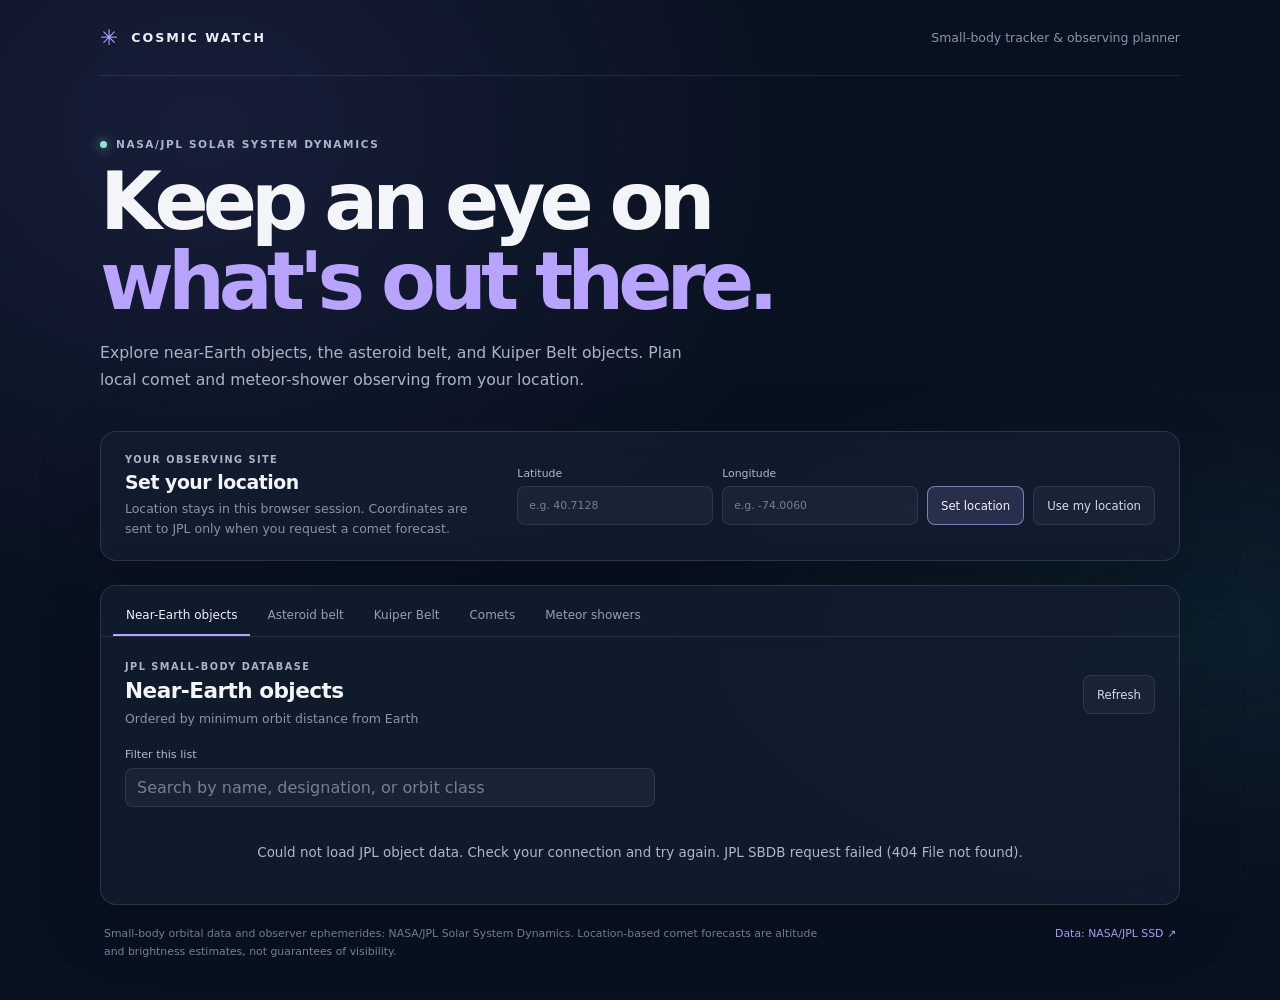
==== apps/cosmic-watch/index.html @ ca2a35eb "cosmic-watch: initial commit" ====
<!doctype html>
<html lang="en">
  <head>
    <meta charset="utf-8">
    <meta name="viewport" content="width=device-width, initial-scale=1">
    <meta name="theme-color" content="#07111f">
    <title>Cosmic Watch — Small-Body Tracker</title>
    <link rel="preconnect" href="https://ssd-api.jpl.nasa.gov">
    <link rel="preconnect" href="https://ssd.jpl.nasa.gov">
    <link rel="stylesheet" href="./styles.css">
    <script src="./app.js" type="module"></script>
  </head>
  <body>
    <div class="sky-glow" aria-hidden="true"></div>
    <main class="shell">
      <header class="topbar">
        <a class="brand" href="./" aria-label="Cosmic Watch home">
          <span class="brand-mark" aria-hidden="true">✳</span>
          <span>COSMIC WATCH</span>
        </a>
        <span class="topbar-note">Small-body tracker & observing planner</span>
      </header>

      <section class="intro" aria-labelledby="page-title">
        <p class="eyebrow"><span class="live-dot"></span> NASA/JPL SOLAR SYSTEM DYNAMICS</p>
        <h1 id="page-title">Keep an eye on<br><span>what's out there.</span></h1>
        <p class="intro-copy">
          Explore near-Earth objects, the asteroid belt, and Kuiper Belt objects.
          Plan local comet and meteor-shower observing from your location.
        </p>
      </section>

      <section class="location-panel" aria-labelledby="location-title">
        <div class="location-copy">
          <p class="eyebrow">YOUR OBSERVING SITE</p>
          <h2 id="location-title">Set your location</h2>
          <p id="location-status" class="muted">Location stays in this browser session. Coordinates are sent to JPL only when you request a comet forecast.</p>
        </div>
        <form id="location-form" class="location-controls">
          <label>
            <span>Latitude</span>
            <input id="latitude" name="latitude" type="number" min="-90" max="90" step="any" placeholder="e.g. 40.7128" required>
          </label>
          <label>
            <span>Longitude</span>
            <input id="longitude" name="longitude" type="number" min="-180" max="180" step="any" placeholder="e.g. -74.0060" required>
          </label>
          <button class="button button-primary" type="submit">Set location</button>
          <button id="use-location" class="button button-secondary" type="button">Use my location</button>
        </form>
      </section>

      <section class="workspace" aria-label="Small-body explorer">
        <div class="tabs" role="tablist" aria-label="Object category">
          <button class="tab is-active" id="tab-neos" type="button" role="tab" aria-selected="true" aria-controls="object-panel" data-category="neos">Near-Earth objects</button>
          <button class="tab" id="tab-asteroids" type="button" role="tab" aria-selected="false" aria-controls="object-panel" data-category="asteroids">Asteroid belt</button>
          <button class="tab" id="tab-kbos" type="button" role="tab" aria-selected="false" aria-controls="object-panel" data-category="kbos">Kuiper Belt</button>
          <button class="tab" id="tab-comets" type="button" role="tab" aria-selected="false" aria-controls="object-panel" data-category="comets">Comets</button>
          <button class="tab" id="tab-showers" type="button" role="tab" aria-selected="false" aria-controls="shower-panel" data-category="showers">Meteor showers</button>
        </div>

        <section id="object-panel" class="panel" role="tabpanel" aria-labelledby="tab-neos">
          <div class="panel-heading">
            <div>
              <p id="category-eyebrow" class="eyebrow">JPL SMALL-BODY DATABASE</p>
              <h2 id="category-title">Near-Earth objects</h2>
              <p id="list-summary" class="muted">Loading current orbital data…</p>
            </div>
            <button id="refresh-list" class="button button-secondary" type="button">Refresh</button>
          </div>
          <label class="filter-label" for="object-filter">Filter this list</label>
          <input id="object-filter" class="text-input" type="search" placeholder="Search by name, designation, or orbit class" autocomplete="off">
          <div id="list-status" class="list-status" role="status" aria-live="polite">Loading JPL object data…</div>
          <div id="object-list" class="object-list"></div>
        </section>

        <section id="shower-panel" class="panel" role="tabpanel" aria-labelledby="tab-showers" hidden>
          <div class="panel-heading">
            <div>
              <p class="eyebrow">ANNUAL PEAK-DATE ESTIMATES</p>
              <h2>Upcoming meteor showers</h2>
              <p class="muted">Radiant altitude is estimated at 2 a.m. local time for your observing site.</p>
            </div>
          </div>
          <div id="shower-list" class="shower-list"></div>
          <p class="panel-note">Peak dates and rates are approximate recurring-calendar values. Actual viewing depends on darkness, moonlight, weather, and local sky conditions.</p>
        </section>
      </section>

      <footer class="footer">
        <p>
          Small-body orbital data and observer ephemerides: NASA/JPL Solar System Dynamics.
          Location-based comet forecasts are altitude and brightness estimates, not guarantees of visibility.
        </p>
        <a href="https://ssd.jpl.nasa.gov/" target="_blank" rel="noreferrer">Data: NASA/JPL SSD <span aria-hidden="true">↗</span></a>
      </footer>
    </main>
  </body>
</html>
---- apps/cosmic-watch/styles.css ----
:root {
  color-scheme: dark;
  font-family: Inter, ui-sans-serif, system-ui, -apple-system, BlinkMacSystemFont, "Segoe UI", sans-serif;
  color: #f4f5f8;
  background: #08111f;
  font-synthesis: none;
  text-rendering: optimizeLegibility;
  --muted: #8995a8;
  --line: rgba(188, 205, 229, 0.12);
  --panel: rgba(18, 30, 48, 0.78);
  --accent: #b8a3ff;
  --mint: #91e6d2;
  --alert: #ffcc9f;
}

* {
  box-sizing: border-box;
}

body {
  min-width: 320px;
  min-height: 100vh;
  margin: 0;
  overflow-x: hidden;
  background:
    radial-gradient(ellipse at 16% 13%, rgba(91, 87, 173, 0.18), transparent 39rem),
    radial-gradient(ellipse at 94% 63%, rgba(40, 125, 135, 0.12), transparent 34rem),
    #08111f;
}

button,
input {
  font: inherit;
}

button {
  color: inherit;
}

.sky-glow {
  position: fixed;
  z-index: -1;
  inset: 0;
  opacity: 0.28;
  pointer-events: none;
  background-image:
    radial-gradient(1px 1px at 12% 33%, #fff, transparent),
    radial-gradient(1px 1px at 78% 16%, #fff, transparent),
    radial-gradient(1px 1px at 88% 72%, #fff, transparent),
    radial-gradient(1px 1px at 34% 83%, #fff, transparent),
    radial-gradient(1px 1px at 58% 42%, #fff, transparent);
}

.shell {
  width: min(100% - 40px, 1080px);
  margin: 0 auto;
}

.topbar {
  display: flex;
  min-height: 76px;
  align-items: center;
  justify-content: space-between;
  border-bottom: 1px solid var(--line);
}

.brand {
  display: inline-flex;
  align-items: center;
  gap: 11px;
  color: #eef0f7;
  font-size: 0.79rem;
  font-weight: 750;
  letter-spacing: 0.16em;
  text-decoration: none;
}

.brand-mark {
  color: var(--accent);
  font-size: 1.35rem;
}

.topbar-note,
.muted {
  color: var(--muted);
  font-size: 0.78rem;
}

.intro {
  max-width: 700px;
  padding: 62px 0 38px;
}

.eyebrow {
  display: flex;
  align-items: center;
  gap: 9px;
  margin: 0 0 12px;
  color: #a9b5c8;
  font-size: 0.66rem;
  font-weight: 700;
  letter-spacing: 0.15em;
}

.live-dot {
  width: 7px;
  height: 7px;
  border-radius: 50%;
  background: var(--mint);
  box-shadow: 0 0 12px rgba(145, 230, 210, 0.8);
}

h1,
h2,
h3,
h4,
p {
  margin-top: 0;
}

h1 {
  margin-bottom: 18px;
  font-size: clamp(2.8rem, 7vw, 5rem);
  font-weight: 550;
  letter-spacing: -0.075em;
  line-height: 1;
}

h1 span {
  color: var(--accent);
}

.intro-copy {
  max-width: 600px;
  margin: 0;
  color: #a8b3c4;
  font-size: 0.98rem;
  line-height: 1.7;
}

.location-panel,
.workspace {
  border: 1px solid rgba(188, 205, 229, 0.15);
  border-radius: 16px;
  background: var(--panel);
  box-shadow: 0 20px 70px rgba(0, 0, 0, 0.16);
  backdrop-filter: blur(14px);
}

.location-panel {
  display: grid;
  grid-template-columns: minmax(220px, 0.8fr) minmax(0, 1.4fr);
  align-items: center;
  gap: 28px;
  padding: 22px 24px;
  margin-bottom: 24px;
}

.location-copy h2,
.panel-heading h2 {
  margin-bottom: 6px;
  font-size: 1.18rem;
  font-weight: 550;
  letter-spacing: -0.025em;
}

.location-copy .eyebrow,
.panel-heading .eyebrow {
  margin-bottom: 6px;
  font-size: 0.61rem;
}

.location-copy p:last-child,
.panel-heading p:last-child {
  margin-bottom: 0;
  line-height: 1.55;
}

.location-controls {
  display: grid;
  grid-template-columns: 1fr 1fr auto auto;
  align-items: end;
  gap: 9px;
}

.location-controls label {
  display: grid;
  gap: 6px;
  color: #aeb9ca;
  font-size: 0.68rem;
}

.location-controls input,
.text-input {
  width: 100%;
  min-height: 39px;
  padding: 9px 11px;
  border: 1px solid var(--line);
  border-radius: 8px;
  background: rgba(255, 255, 255, 0.04);
  color: #f4f5f8;
}

.location-controls input::placeholder,
.text-input::placeholder {
  color: #738097;
}

.button {
  min-height: 39px;
  padding: 8px 13px;
  border: 1px solid var(--line);
  border-radius: 8px;
  font-size: 0.73rem;
  cursor: pointer;
  white-space: nowrap;
}

.button-primary {
  border-color: rgba(184, 163, 255, 0.65);
  background: rgba(184, 163, 255, 0.15);
  color: #f4f1ff;
}

.button-secondary {
  background: rgba(255, 255, 255, 0.035);
  color: #d3dbe8;
}

.button:hover:not(:disabled) {
  border-color: rgba(145, 230, 210, 0.55);
}

.button:disabled {
  cursor: not-allowed;
  opacity: 0.52;
}

.tabs {
  display: flex;
  gap: 4px;
  padding: 10px 12px 0;
  overflow-x: auto;
  border-bottom: 1px solid var(--line);
}

.tab {
  flex: none;
  padding: 12px 13px;
  border: 0;
  border-bottom: 2px solid transparent;
  background: transparent;
  color: #93a0b4;
  font-size: 0.75rem;
  cursor: pointer;
}

.tab.is-active {
  border-bottom-color: var(--accent);
  color: #f3efff;
}

.tab:focus-visible,
.button:focus-visible,
.object-filter:focus-visible,
.location-controls input:focus-visible,
.text-input:focus-visible {
  outline: 2px solid var(--accent);
  outline-offset: 2px;
}

.panel {
  padding: 24px;
}

.panel[hidden] {
  display: none;
}

.panel-heading {
  display: flex;
  align-items: center;
  justify-content: space-between;
  gap: 15px;
  margin-bottom: 20px;
}

.panel-heading h2 {
  font-size: 1.35rem;
}

.filter-label {
  display: block;
  margin-bottom: 7px;
  color: #aeb9ca;
  font-size: 0.7rem;
}

.text-input {
  max-width: 530px;
  margin-bottom: 18px;
}

.list-status {
  padding: 20px 10px;
  color: #acb8ca;
  font-size: 0.84rem;
  text-align: center;
}

.list-status[hidden] {
  display: none;
}

.object-list,
.shower-list {
  display: grid;
  gap: 10px;
}

.object-card,
.shower-card {
  padding: 16px;
  border: 1px solid rgba(188, 205, 229, 0.1);
  border-radius: 11px;
  background: rgba(255, 255, 255, 0.025);
}

.object-header,
.shower-header {
  display: flex;
  align-items: flex-start;
  justify-content: space-between;
  gap: 12px;
  margin-bottom: 14px;
}

.object-header h3,
.shower-header h3 {
  margin: 0 0 4px;
  color: #f0f2f7;
  font-size: 0.96rem;
  font-weight: 600;
}

.object-designation {
  margin: 0;
  color: var(--muted);
  font-size: 0.71rem;
}

.badges {
  display: flex;
  flex-wrap: wrap;
  justify-content: flex-end;
  gap: 6px;
}

.badge {
  display: inline-flex;
  padding: 5px 8px;
  border: 1px solid rgba(184, 163, 255, 0.2);
  border-radius: 999px;
  background: rgba(184, 163, 255, 0.08);
  color: #cbbdff;
  font-size: 0.62rem;
  white-space: nowrap;
}

.badge-alert {
  border-color: rgba(255, 204, 159, 0.3);
  background: rgba(255, 204, 159, 0.08);
  color: var(--alert);
}

.object-metrics,
.shower-metrics {
  display: grid;
  grid-template-columns: repeat(3, minmax(0, 1fr));
  gap: 9px;
}

.object-metric {
  display: grid;
  gap: 3px;
  min-width: 0;
}

.metric-label {
  color: var(--muted);
  font-size: 0.62rem;
  letter-spacing: 0.035em;
}

.metric-value {
  overflow: hidden;
  color: #d6ddea;
  font-size: 0.74rem;
  text-overflow: ellipsis;
  white-space: nowrap;
}

.forecast-button {
  margin-top: 14px;
}

.forecast {
  margin-top: 14px;
  padding: 12px;
  border-radius: 8px;
  background: rgba(145, 230, 210, 0.05);
}

.forecast h4 {
  margin-bottom: 8px;
  color: var(--mint);
  font-size: 0.72rem;
  font-weight: 600;
}

.forecast-list {
  display: grid;
  gap: 5px;
  margin: 0;
  padding-left: 18px;
  color: #d4dce8;
  font-size: 0.7rem;
  line-height: 1.5;
}

.forecast-note {
  margin: 8px 0 0;
  color: #b8c3d3;
  font-size: 0.72rem;
}

.forecast-note.is-error {
  color: #ffb6b6;
}

.shower-card {
  padding: 16px;
}

.shower-header {
  align-items: center;
  margin-bottom: 14px;
}

.shower-header .badge {
  flex: none;
}

.panel-note {
  margin: 18px 0 0;
  color: var(--muted);
  font-size: 0.68rem;
  line-height: 1.55;
}

.footer {
  display: flex;
  justify-content: space-between;
  gap: 22px;
  padding: 20px 4px 40px;
  color: #78859a;
  font-size: 0.68rem;
  line-height: 1.6;
}

.footer p {
  max-width: 720px;
  margin: 0;
}

.footer a {
  flex: none;
  color: var(--accent);
  text-decoration: none;
}

.footer a:hover {
  text-decoration: underline;
}

@media (max-width: 850px) {
  .location-panel {
    grid-template-columns: 1fr;
    gap: 18px;
  }

  .location-controls {
    grid-template-columns: 1fr 1fr;
  }
}

@media (max-width: 600px) {
  .shell {
    width: min(100% - 28px, 1080px);
  }

  .topbar {
    min-height: 64px;
  }

  .topbar-note {
    max-width: 130px;
    font-size: 0.65rem;
    text-align: right;
  }

  .intro {
    padding: 46px 0 28px;
  }

  .location-panel {
    padding: 18px 15px;
  }

  .location-controls {
    gap: 8px;
  }

  .location-controls .button {
    width: 100%;
    white-space: normal;
  }

  .tabs {
    padding-inline: 7px;
  }

  .tab {
    padding-inline: 10px;
    font-size: 0.69rem;
  }

  .panel {
    padding: 18px 14px;
  }

  .panel-heading {
    align-items: flex-start;
  }

  .object-card,
  .shower-card {
    padding: 13px;
  }

  .object-header {
    flex-direction: column;
  }

  .badges {
    justify-content: flex-start;
  }

  .object-metrics,
  .shower-metrics {
    grid-template-columns: repeat(2, minmax(0, 1fr));
  }

  .footer {
    flex-direction: column;
    gap: 8px;
  }
}

@media (prefers-reduced-motion: reduce) {
  *,
  *::before,
  *::after {
    scroll-behavior: auto !important;
    animation-duration: 0.01ms !important;
    animation-iteration-count: 1 !important;
    transition-duration: 0.01ms !important;
  }
}
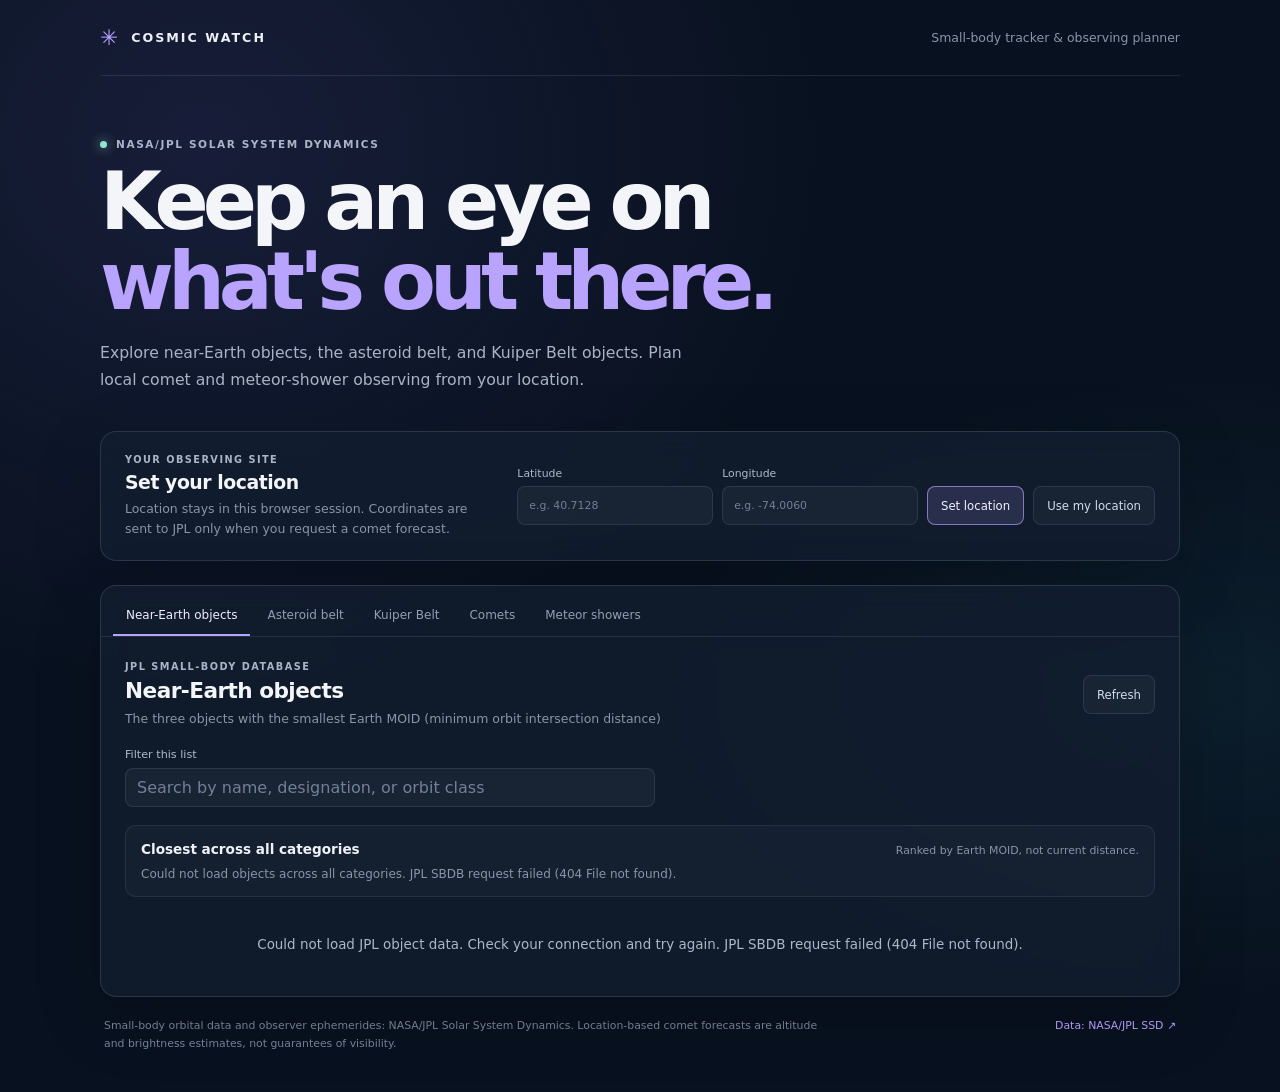
==== commit ccf9acdf: "Add closest objects summary to search panel Co-authored-by: Copilot <223556219+Copilot@users.noreply" ====
--- a/apps/cosmic-watch/index.html
+++ b/apps/cosmic-watch/index.html
@@ -70,6 +70,14 @@
           </div>
           <label class="filter-label" for="object-filter">Filter this list</label>
           <input id="object-filter" class="text-input" type="search" placeholder="Search by name, designation, or orbit class" autocomplete="off">
+          <section class="closest-section" aria-labelledby="closest-title">
+            <div class="closest-heading">
+              <h3 id="closest-title">Closest across all categories</h3>
+              <p>Ranked by Earth MOID, not current distance.</p>
+            </div>
+            <div id="closest-status" class="closest-status" role="status" aria-live="polite">Loading objects across all categories…</div>
+            <div id="closest-list" class="closest-list"></div>
+          </section>
           <div id="list-status" class="list-status" role="status" aria-live="polite">Loading JPL object data…</div>
           <div id="object-list" class="object-list"></div>
         </section>
--- a/apps/cosmic-watch/styles.css
+++ b/apps/cosmic-watch/styles.css
@@ -301,6 +301,72 @@
   margin-bottom: 18px;
 }
 
+.closest-section {
+  margin-bottom: 20px;
+  padding: 15px;
+  border: 1px solid rgba(188, 205, 229, 0.1);
+  border-radius: 11px;
+  background: rgba(255, 255, 255, 0.025);
+}
+
+.closest-heading {
+  display: flex;
+  align-items: baseline;
+  justify-content: space-between;
+  gap: 12px;
+  margin-bottom: 10px;
+}
+
+.closest-heading h3 {
+  margin: 0;
+  color: #f0f2f7;
+  font-size: 0.85rem;
+  font-weight: 600;
+}
+
+.closest-heading p,
+.closest-item p {
+  margin: 0;
+  color: var(--muted);
+  font-size: 0.68rem;
+}
+
+.closest-list {
+  display: grid;
+  gap: 7px;
+}
+
+.closest-item {
+  display: flex;
+  align-items: center;
+  justify-content: space-between;
+  gap: 12px;
+  padding-top: 9px;
+  border-top: 1px solid rgba(188, 205, 229, 0.08);
+}
+
+.closest-item h4 {
+  margin: 0 0 3px;
+  color: #f0f2f7;
+  font-size: 0.76rem;
+  font-weight: 550;
+}
+
+.closest-item .closest-distance {
+  color: #cbbdff;
+  font-size: 0.75rem;
+  white-space: nowrap;
+}
+
+.closest-status {
+  color: var(--muted);
+  font-size: 0.75rem;
+}
+
+.closest-status[hidden] {
+  display: none;
+}
+
 .list-status {
   padding: 20px 10px;
   color: #acb8ca;
@@ -543,6 +609,12 @@
     align-items: flex-start;
   }
 
+  .closest-heading {
+    align-items: flex-start;
+    flex-direction: column;
+    gap: 5px;
+  }
+
   .object-card,
   .shower-card {
     padding: 13px;
